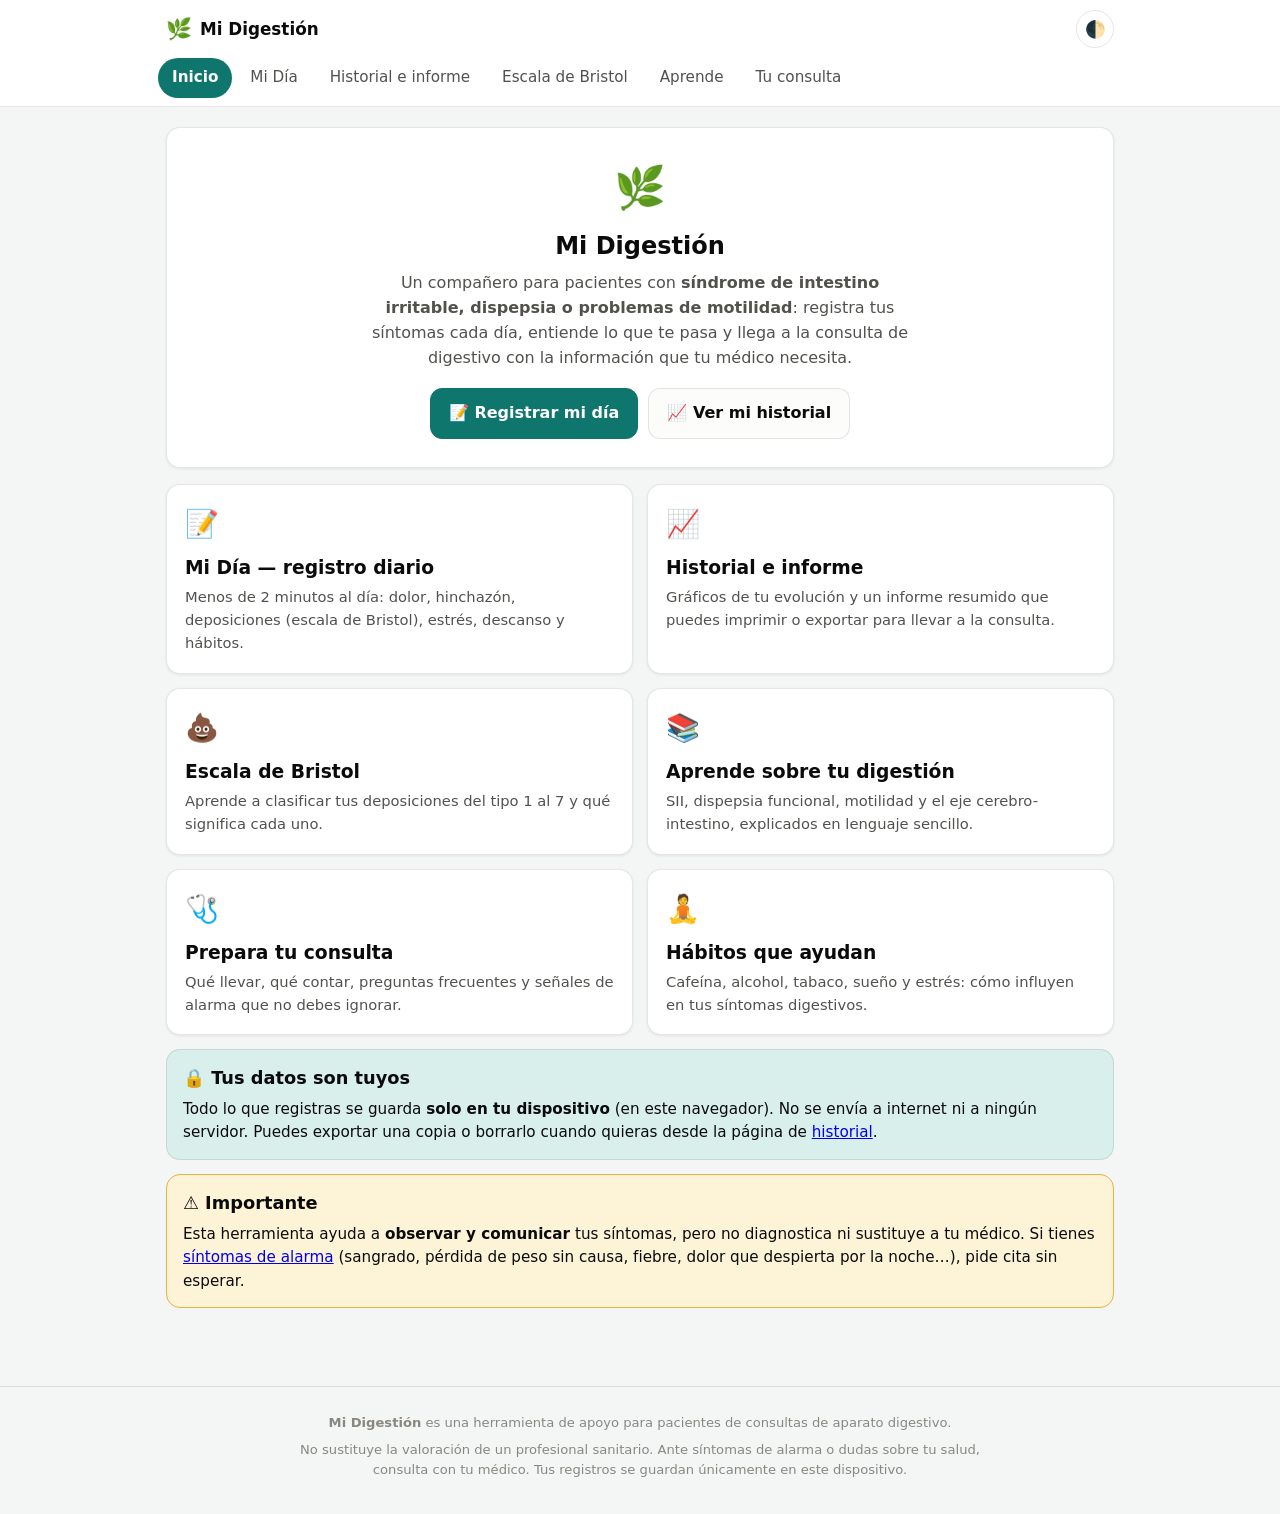
==== index.html @ 87175d45 "Crear app Mi Digestión para pacientes de consultas de digestivo App web estática para pacientes con " ====
<!DOCTYPE html>
<html lang="es">
<head>
<meta charset="UTF-8">
<meta name="viewport" content="width=device-width, initial-scale=1">
<title>Mi Digestión — Tu compañero para la consulta de digestivo</title>
<meta name="description" content="App para pacientes de consultas de aparato digestivo: registra tus síntomas (SII, dispepsia, motilidad), aprende sobre tu digestión y prepara mejor tu consulta.">
<link rel="icon" href="favicon.svg" type="image/svg+xml">
<link rel="stylesheet" href="css/styles.css">
</head>
<body>
<main>
  <section class="card" style="text-align:center;padding:28px 18px">
    <div style="font-size:2.6rem" aria-hidden="true">🌿</div>
    <h1 style="margin:8px 0 6px">Mi Digestión</h1>
    <p style="max-width:560px;margin:0 auto;color:var(--text-secondary)">
      Un compañero para pacientes con <strong>síndrome de intestino irritable, dispepsia
      o problemas de motilidad</strong>: registra tus síntomas cada día, entiende lo que te pasa
      y llega a la consulta de digestivo con la información que tu médico necesita.
    </p>
    <div class="acciones" style="justify-content:center;margin-top:18px">
      <a class="btn primario" href="diario.html">📝 Registrar mi día</a>
      <a class="btn" href="historial.html">📈 Ver mi historial</a>
    </div>
  </section>

  <div class="grid-tarjetas">
    <a class="tarjeta-enlace" href="diario.html">
      <span class="icono" aria-hidden="true">📝</span>
      <h3>Mi Día — registro diario</h3>
      <p>Menos de 2 minutos al día: dolor, hinchazón, deposiciones (escala de Bristol),
         estrés, descanso y hábitos.</p>
    </a>
    <a class="tarjeta-enlace" href="historial.html">
      <span class="icono" aria-hidden="true">📈</span>
      <h3>Historial e informe</h3>
      <p>Gráficos de tu evolución y un informe resumido que puedes imprimir o
         exportar para llevar a la consulta.</p>
    </a>
    <a class="tarjeta-enlace" href="bristol.html">
      <span class="icono" aria-hidden="true">💩</span>
      <h3>Escala de Bristol</h3>
      <p>Aprende a clasificar tus deposiciones del tipo 1 al 7 y qué significa cada uno.</p>
    </a>
    <a class="tarjeta-enlace" href="aprende.html">
      <span class="icono" aria-hidden="true">📚</span>
      <h3>Aprende sobre tu digestión</h3>
      <p>SII, dispepsia funcional, motilidad y el eje cerebro-intestino,
         explicados en lenguaje sencillo.</p>
    </a>
    <a class="tarjeta-enlace" href="consulta.html">
      <span class="icono" aria-hidden="true">🩺</span>
      <h3>Prepara tu consulta</h3>
      <p>Qué llevar, qué contar, preguntas frecuentes y señales de alarma que no debes ignorar.</p>
    </a>
    <a class="tarjeta-enlace" href="aprende.html#habitos">
      <span class="icono" aria-hidden="true">🧘</span>
      <h3>Hábitos que ayudan</h3>
      <p>Cafeína, alcohol, tabaco, sueño y estrés: cómo influyen en tus síntomas digestivos.</p>
    </a>
  </div>

  <div class="aviso info">
    <h3>🔒 Tus datos son tuyos</h3>
    Todo lo que registras se guarda <strong>solo en tu dispositivo</strong> (en este navegador).
    No se envía a internet ni a ningún servidor. Puedes exportar una copia o borrarlo cuando quieras
    desde la página de <a href="historial.html">historial</a>.
  </div>

  <div class="aviso alerta">
    <h3>⚠️ Importante</h3>
    Esta herramienta ayuda a <strong>observar y comunicar</strong> tus síntomas, pero no diagnostica
    ni sustituye a tu médico. Si tienes <a href="consulta.html#alarma">síntomas de alarma</a>
    (sangrado, pérdida de peso sin causa, fiebre, dolor que despierta por la noche…), pide cita sin esperar.
  </div>
</main>

<script type="module">
  import { iniciarPagina } from "./js/ui.js";
  iniciarPagina();
</script>
</body>
</html>
---- css/styles.css ----
/* Mi Digestión — estilos compartidos */
/* Mobile-first, tema claro/oscuro, tipografía del sistema */

:root {
  --surface-1: #fcfcfb;
  --page: #f4f6f5;
  --card: #ffffff;
  --text-primary: #0b0b0b;
  --text-secondary: #52514e;
  --muted: #898781;
  --grid: #e1e0d9;
  --baseline: #c3c2b7;
  --border: rgba(11, 11, 11, 0.10);
  --accent: #0f766e;
  --accent-strong: #115e59;
  --accent-soft: #d9efec;
  --accent-ink: #ffffff;
  --good: #0ca30c;
  --good-text: #006300;
  --warning-bg: #fdf3d7;
  --warning-border: #e3b341;
  --critical: #d03b3b;
  --critical-bg: #fbeaea;
  --series-1: #2a78d6;
  --series-2: #1baf7a;
  --series-3: #eda100;
  --series-6: #e34948;
  --shadow: 0 1px 3px rgba(11, 11, 11, 0.08);
  --radius: 14px;
}

:root[data-theme="dark"] {
  color-scheme: dark;
  --surface-1: #1a1a19;
  --page: #0d0d0d;
  --card: #1f1f1e;
  --text-primary: #ffffff;
  --text-secondary: #c3c2b7;
  --muted: #898781;
  --grid: #2c2c2a;
  --baseline: #383835;
  --border: rgba(255, 255, 255, 0.10);
  --accent: #2dd4bf;
  --accent-strong: #5eead4;
  --accent-soft: #133a36;
  --accent-ink: #04211e;
  --good: #0ca30c;
  --good-text: #0ca30c;
  --warning-bg: #3a2f10;
  --warning-border: #e3b341;
  --critical: #e66767;
  --critical-bg: #3a1717;
  --series-1: #3987e5;
  --series-2: #199e70;
  --series-3: #c98500;
  --series-6: #e66767;
  --shadow: none;
}

* { box-sizing: border-box; }

html { -webkit-text-size-adjust: 100%; }

body {
  margin: 0;
  font-family: system-ui, -apple-system, "Segoe UI", sans-serif;
  background: var(--page);
  color: var(--text-primary);
  line-height: 1.55;
  font-size: 16px;
}

/* ---------- Cabecera y navegación ---------- */

.site-header {
  background: var(--card);
  border-bottom: 1px solid var(--border);
  position: sticky;
  top: 0;
  z-index: 20;
}

.site-header .bar {
  max-width: 980px;
  margin: 0 auto;
  padding: 10px 16px;
  display: flex;
  align-items: center;
  gap: 12px;
}

.brand {
  display: flex;
  align-items: center;
  gap: 8px;
  font-weight: 700;
  font-size: 1.05rem;
  color: var(--text-primary);
  text-decoration: none;
  margin-right: auto;
}

.brand .logo { font-size: 1.3rem; }

.theme-toggle {
  border: 1px solid var(--border);
  background: transparent;
  color: var(--text-primary);
  border-radius: 999px;
  width: 38px;
  height: 38px;
  font-size: 1.05rem;
  cursor: pointer;
}

.site-nav {
  max-width: 980px;
  margin: 0 auto;
  padding: 0 8px 8px;
  display: flex;
  gap: 4px;
  overflow-x: auto;
  -webkit-overflow-scrolling: touch;
}

.site-nav a {
  flex: 0 0 auto;
  padding: 8px 14px;
  border-radius: 999px;
  text-decoration: none;
  color: var(--text-secondary);
  font-size: 0.95rem;
  white-space: nowrap;
}

.site-nav a[aria-current="page"] {
  background: var(--accent);
  color: var(--accent-ink);
  font-weight: 600;
}

.site-nav a:hover:not([aria-current="page"]) { background: var(--accent-soft); color: var(--text-primary); }

main {
  max-width: 980px;
  margin: 0 auto;
  padding: 20px 16px 64px;
}

/* ---------- Tarjetas y bloques ---------- */

.card {
  background: var(--card);
  border: 1px solid var(--border);
  border-radius: var(--radius);
  padding: 18px;
  margin-bottom: 16px;
  box-shadow: var(--shadow);
}

.card h2 { margin-top: 0; font-size: 1.15rem; }
.card h3 { font-size: 1rem; }

.hint { color: var(--text-secondary); font-size: 0.9rem; margin: 4px 0 10px; }

.bloque-titulo {
  display: flex;
  align-items: center;
  gap: 10px;
  margin: 0 0 4px;
}

.bloque-titulo .num {
  background: var(--accent-soft);
  color: var(--accent);
  font-weight: 700;
  border-radius: 8px;
  min-width: 28px;
  height: 28px;
  display: inline-flex;
  align-items: center;
  justify-content: center;
  font-size: 0.9rem;
}

/* ---------- Controles de formulario ---------- */

fieldset { border: 0; padding: 0; margin: 0 0 18px; }

legend, .field-label {
  font-weight: 600;
  font-size: 0.98rem;
  padding: 0;
  margin-bottom: 6px;
  display: block;
}

.seg {
  display: flex;
  flex-wrap: wrap;
  gap: 8px;
}

.seg label {
  border: 1.5px solid var(--border);
  background: var(--surface-1);
  border-radius: 10px;
  padding: 9px 14px;
  cursor: pointer;
  font-size: 0.95rem;
  color: var(--text-secondary);
  min-height: 44px;
  display: inline-flex;
  align-items: center;
  gap: 6px;
  user-select: none;
}

.seg input { position: absolute; opacity: 0; pointer-events: none; }

.seg label:has(input:checked) {
  border-color: var(--accent);
  background: var(--accent-soft);
  color: var(--text-primary);
  font-weight: 600;
}

.seg label:has(input:focus-visible) { outline: 2px solid var(--accent); outline-offset: 2px; }

/* Escala 0-10 del dolor */
.escala-dolor {
  display: grid;
  grid-template-columns: repeat(11, 1fr);
  gap: 4px;
}

.escala-dolor label {
  border: 1.5px solid var(--border);
  background: var(--surface-1);
  border-radius: 8px;
  text-align: center;
  padding: 8px 0;
  cursor: pointer;
  font-weight: 600;
  font-size: 0.95rem;
  min-height: 42px;
  display: flex;
  align-items: center;
  justify-content: center;
}

.escala-dolor input { position: absolute; opacity: 0; pointer-events: none; }

.escala-dolor label:has(input:checked) {
  background: var(--accent);
  border-color: var(--accent);
  color: var(--accent-ink);
}

.escala-dolor label:has(input:focus-visible) { outline: 2px solid var(--accent); outline-offset: 2px; }

.escala-caras {
  display: flex;
  justify-content: space-between;
  color: var(--text-secondary);
  font-size: 1.25rem;
  padding: 2px 2px 0;
}

.escala-leyenda {
  display: flex;
  justify-content: space-between;
  color: var(--muted);
  font-size: 0.8rem;
}

/* Slider estrés */
input[type="range"] {
  width: 100%;
  accent-color: var(--accent);
  min-height: 32px;
}

.slider-valor { font-weight: 700; color: var(--accent); }

/* Contadores +/- */
.contador {
  display: flex;
  align-items: center;
  gap: 12px;
}

.contador button {
  width: 44px;
  height: 44px;
  border-radius: 12px;
  border: 1.5px solid var(--border);
  background: var(--surface-1);
  color: var(--text-primary);
  font-size: 1.3rem;
  font-weight: 700;
  cursor: pointer;
}

.contador button:active { background: var(--accent-soft); }

.contador .valor {
  min-width: 40px;
  text-align: center;
  font-size: 1.25rem;
  font-weight: 700;
  font-variant-numeric: tabular-nums;
}

.contador .unidad { color: var(--text-secondary); font-size: 0.9rem; }

.fila-contador {
  display: flex;
  align-items: center;
  justify-content: space-between;
  gap: 10px;
  padding: 10px 0;
  border-bottom: 1px solid var(--grid);
}

.fila-contador:last-child { border-bottom: 0; }

.fila-contador .etiqueta { display: flex; align-items: center; gap: 8px; font-weight: 600; }

/* Checkbox grande */
.check-linea {
  display: flex;
  align-items: flex-start;
  gap: 10px;
  padding: 8px 0;
  cursor: pointer;
}

.check-linea input {
  width: 22px;
  height: 22px;
  accent-color: var(--accent);
  flex: 0 0 auto;
  margin-top: 2px;
}

input[type="number"], input[type="date"], input[type="text"], textarea, select {
  font: inherit;
  color: var(--text-primary);
  background: var(--surface-1);
  border: 1.5px solid var(--border);
  border-radius: 10px;
  padding: 10px 12px;
  min-height: 44px;
}

textarea { width: 100%; resize: vertical; }

input:focus-visible, textarea:focus-visible, select:focus-visible, button:focus-visible, a:focus-visible {
  outline: 2px solid var(--accent);
  outline-offset: 2px;
}

/* ---------- Botones ---------- */

.btn {
  display: inline-flex;
  align-items: center;
  justify-content: center;
  gap: 8px;
  border-radius: 12px;
  border: 1.5px solid var(--border);
  background: var(--surface-1);
  color: var(--text-primary);
  font: inherit;
  font-weight: 600;
  padding: 12px 18px;
  min-height: 46px;
  cursor: pointer;
  text-decoration: none;
}

.btn.primario {
  background: var(--accent);
  border-color: var(--accent);
  color: var(--accent-ink);
}

.btn.primario:hover { background: var(--accent-strong); border-color: var(--accent-strong); }

.btn.peligro { color: var(--critical); border-color: var(--critical); background: transparent; }

.acciones {
  display: flex;
  flex-wrap: wrap;
  gap: 10px;
  margin-top: 8px;
}

/* ---------- Avisos ---------- */

.aviso {
  border-radius: var(--radius);
  padding: 14px 16px;
  margin: 14px 0;
  border: 1px solid var(--border);
  font-size: 0.95rem;
}

.aviso.info { background: var(--accent-soft); }

.aviso.alerta {
  background: var(--warning-bg);
  border-color: var(--warning-border);
}

.aviso.urgente {
  background: var(--critical-bg);
  border-color: var(--critical);
}

.aviso h3 { margin: 0 0 6px; display: flex; align-items: center; gap: 8px; }

.toast {
  position: fixed;
  left: 50%;
  bottom: 24px;
  transform: translateX(-50%);
  background: var(--text-primary);
  color: var(--page);
  padding: 12px 20px;
  border-radius: 999px;
  font-weight: 600;
  box-shadow: 0 4px 16px rgba(0, 0, 0, 0.25);
  opacity: 0;
  pointer-events: none;
  transition: opacity 0.25s;
  z-index: 50;
  max-width: 90vw;
  text-align: center;
}

.toast.visible { opacity: 1; }

/* ---------- Rejillas de tarjetas (inicio) ---------- */

.grid-tarjetas {
  display: grid;
  grid-template-columns: 1fr;
  gap: 14px;
}

@media (min-width: 640px) {
  .grid-tarjetas { grid-template-columns: 1fr 1fr; }
}

.tarjeta-enlace {
  display: block;
  background: var(--card);
  border: 1px solid var(--border);
  border-radius: var(--radius);
  padding: 18px;
  text-decoration: none;
  color: var(--text-primary);
  box-shadow: var(--shadow);
}

.tarjeta-enlace:hover { border-color: var(--accent); }

.tarjeta-enlace .icono { font-size: 1.7rem; }

.tarjeta-enlace h3 { margin: 8px 0 4px; }

.tarjeta-enlace p { margin: 0; color: var(--text-secondary); font-size: 0.92rem; }

/* ---------- Tablas ---------- */

.tabla-scroll { overflow-x: auto; }

table {
  border-collapse: collapse;
  width: 100%;
  font-size: 0.9rem;
}

th, td {
  text-align: left;
  padding: 8px 10px;
  border-bottom: 1px solid var(--grid);
  white-space: nowrap;
  font-variant-numeric: tabular-nums;
}

th { color: var(--text-secondary); font-weight: 600; }

/* ---------- Gráficos ---------- */

.viz-root { background: var(--surface-1); border-radius: 10px; padding: 8px 4px 2px; }

.viz-titulo { font-size: 0.95rem; font-weight: 600; margin: 0 0 2px; }

.viz-sub { font-size: 0.8rem; color: var(--muted); margin: 0 0 6px; }

.grid-stats {
  display: grid;
  grid-template-columns: repeat(2, 1fr);
  gap: 10px;
}

@media (min-width: 700px) {
  .grid-stats { grid-template-columns: repeat(4, 1fr); }
}

.stat-tile {
  background: var(--surface-1);
  border: 1px solid var(--border);
  border-radius: 12px;
  padding: 12px 14px;
}

.stat-tile .valor { font-size: 1.6rem; font-weight: 700; line-height: 1.2; }

.stat-tile .etiqueta { color: var(--text-secondary); font-size: 0.82rem; }

.grid-charts { display: grid; grid-template-columns: 1fr; gap: 14px; }

@media (min-width: 700px) {
  .grid-charts { grid-template-columns: 1fr 1fr; }
}

.viz-tooltip {
  position: fixed;
  background: var(--card);
  border: 1px solid var(--border);
  border-radius: 8px;
  box-shadow: 0 2px 10px rgba(0, 0, 0, 0.18);
  padding: 6px 10px;
  font-size: 0.82rem;
  pointer-events: none;
  z-index: 60;
  display: none;
  max-width: 240px;
  white-space: normal;
}

/* ---------- Escala de Bristol ---------- */

.bristol-grid { display: grid; grid-template-columns: 1fr; gap: 12px; }

.bristol-item {
  display: grid;
  grid-template-columns: 84px 1fr;
  gap: 14px;
  align-items: center;
  background: var(--surface-1);
  border: 1px solid var(--border);
  border-radius: 12px;
  padding: 12px;
}

.bristol-item h3 { margin: 0 0 2px; font-size: 1rem; }

.bristol-item p { margin: 0; color: var(--text-secondary); font-size: 0.9rem; }

.bristol-tag {
  display: inline-block;
  font-size: 0.78rem;
  font-weight: 600;
  border-radius: 999px;
  padding: 2px 10px;
  margin-top: 6px;
}

.bristol-tag.dura { background: var(--warning-bg); border: 1px solid var(--warning-border); }
.bristol-tag.normal { background: var(--accent-soft); color: var(--text-primary); }
.bristol-tag.liquida { background: var(--critical-bg); border: 1px solid var(--critical); }

/* Selector Bristol en el diario */
.bristol-selector {
  display: grid;
  grid-template-columns: repeat(7, 1fr);
  gap: 6px;
}

.bristol-selector label {
  border: 1.5px solid var(--border);
  background: var(--surface-1);
  border-radius: 10px;
  text-align: center;
  padding: 8px 2px;
  cursor: pointer;
}

.bristol-selector input { position: absolute; opacity: 0; pointer-events: none; }

.bristol-selector .mini { display: block; margin: 0 auto 2px; }

.bristol-selector .n { font-weight: 700; font-size: 0.9rem; }

.bristol-selector label:has(input:checked) {
  border-color: var(--accent);
  background: var(--accent-soft);
}

.bristol-selector label:has(input:focus-visible) { outline: 2px solid var(--accent); outline-offset: 2px; }

.lista-deposiciones { list-style: none; margin: 10px 0 0; padding: 0; }

.lista-deposiciones li {
  display: flex;
  align-items: center;
  gap: 10px;
  padding: 8px 10px;
  border: 1px solid var(--grid);
  border-radius: 10px;
  margin-bottom: 6px;
  font-size: 0.92rem;
}

.lista-deposiciones .quitar {
  margin-left: auto;
  border: 0;
  background: transparent;
  color: var(--critical);
  cursor: pointer;
  font-size: 1rem;
  padding: 6px;
}

/* ---------- Contenido educativo ---------- */

.prosa h2 { font-size: 1.2rem; margin-top: 28px; }
.prosa h3 { font-size: 1.02rem; }
.prosa ul { padding-left: 22px; }
.prosa li { margin-bottom: 6px; }

details.faq {
  border: 1px solid var(--border);
  border-radius: 12px;
  background: var(--card);
  margin-bottom: 10px;
  padding: 0 16px;
}

details.faq summary {
  cursor: pointer;
  font-weight: 600;
  padding: 14px 0;
  list-style-position: outside;
}

details.faq[open] summary { border-bottom: 1px solid var(--grid); }

details.faq .faq-body { padding: 12px 0 14px; color: var(--text-secondary); }

/* ---------- Pie ---------- */

.site-footer {
  border-top: 1px solid var(--border);
  color: var(--muted);
  font-size: 0.82rem;
  text-align: center;
  padding: 20px 16px 28px;
}

.site-footer p { max-width: 720px; margin: 6px auto; }

/* ---------- Impresión (informe para la consulta) ---------- */

@media print {
  .site-header, .site-footer, .no-imprimir, .toast { display: none !important; }
  body { background: #fff; color: #000; }
  main { max-width: none; padding: 0; }
  .card { border: 1px solid #999; box-shadow: none; break-inside: avoid; }
  .solo-imprimir { display: block !important; }
  a { color: inherit; text-decoration: none; }
}

.solo-imprimir { display: none; }
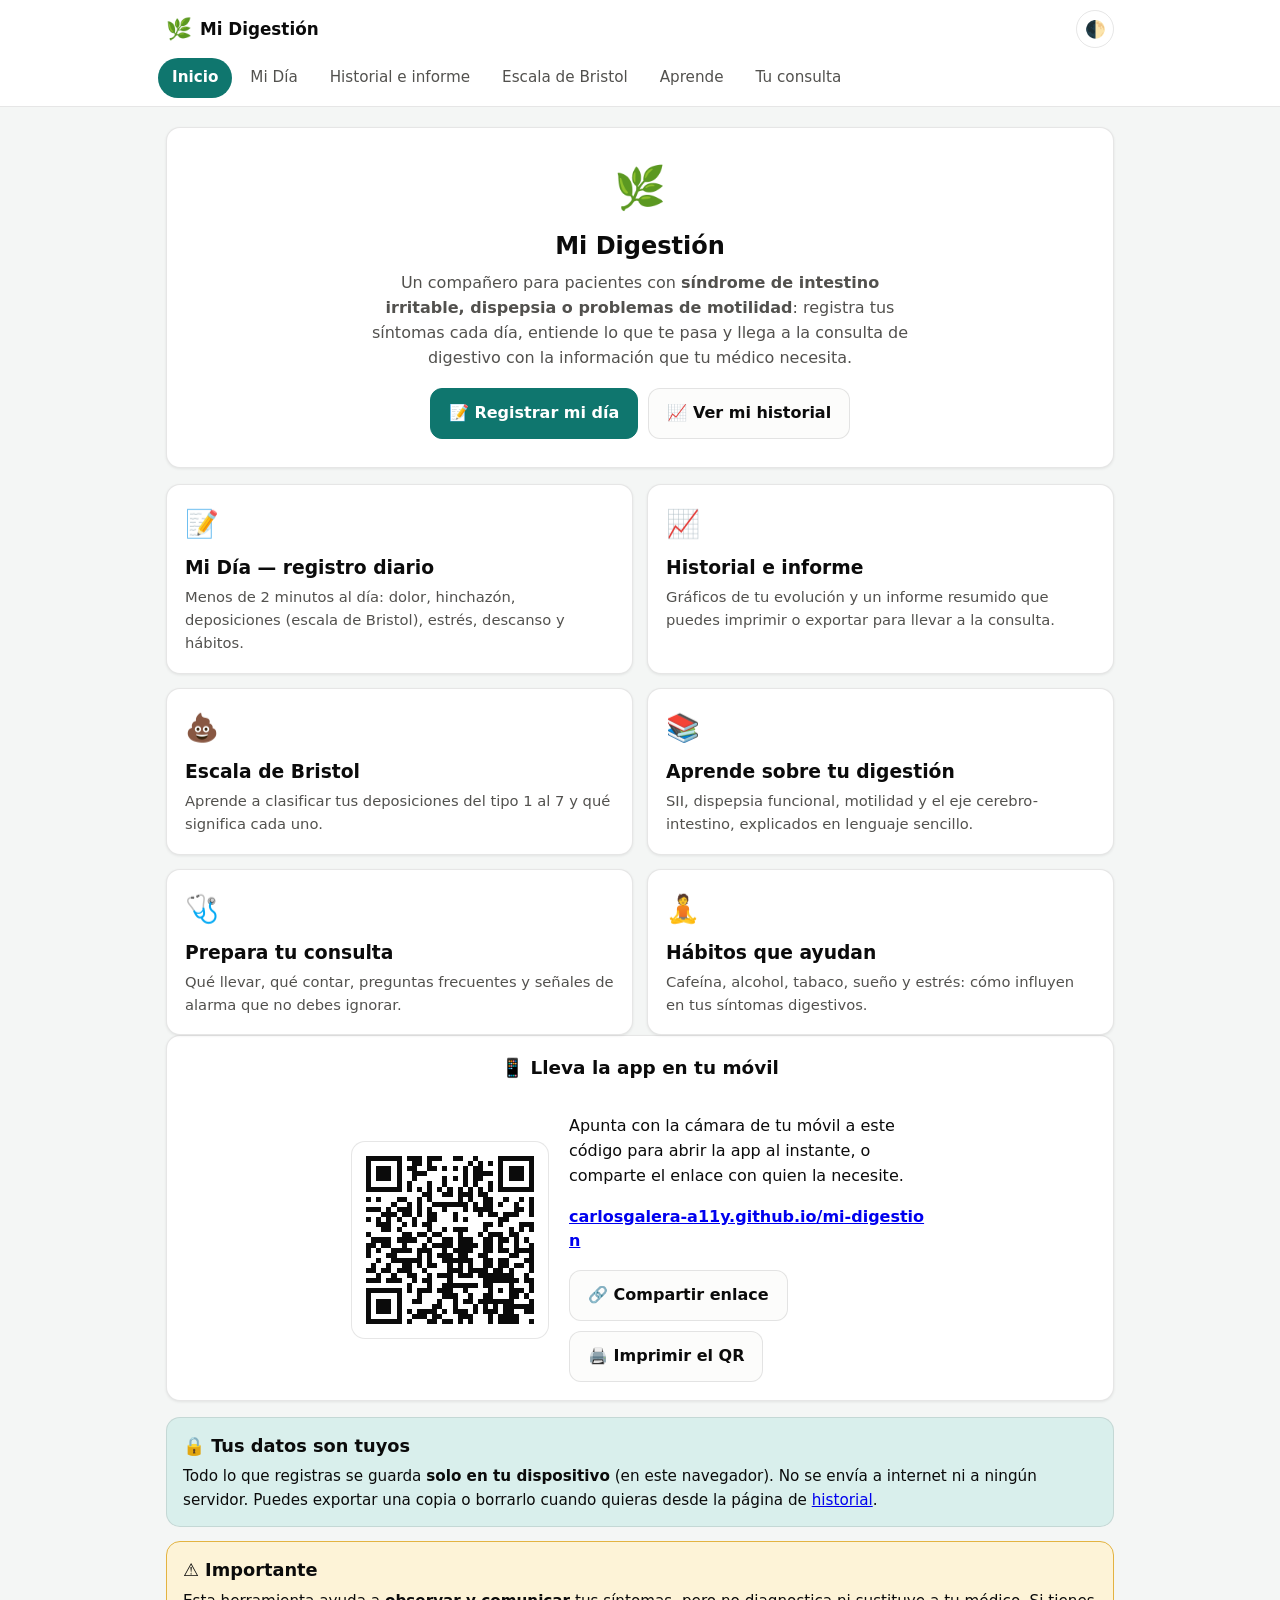
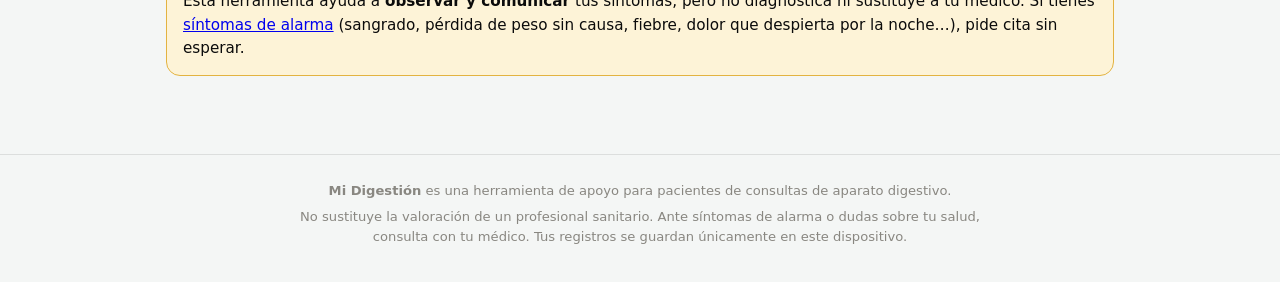
==== commit 572ffced: "Añadir código QR de acceso a la app QR estático (SVG generado y verificado) que enlaza a la web publ" ====
--- a/index.html
+++ b/index.html
@@ -60,6 +60,24 @@
     </a>
   </div>
 
+  <section class="card" id="acceso-qr" aria-labelledby="t-qr">
+    <h2 id="t-qr" style="margin-top:0;text-align:center">📱 Lleva la app en tu móvil</h2>
+    <div class="qr-bloque">
+      <div class="qr-marco">
+        <img src="img/qr-app.svg" alt="Código QR que abre la app Mi Digestión" width="168" height="168">
+      </div>
+      <div class="qr-texto">
+        <p>Apunta con la cámara de tu móvil a este código para abrir la app al instante,
+           o comparte el enlace con quien la necesite.</p>
+        <p class="enlace-app"><a href="https://carlosgalera-a11y.github.io/mi-digestion/">carlosgalera-a11y.github.io/mi-digestion</a></p>
+        <div class="acciones no-imprimir">
+          <button type="button" class="btn" id="btn-compartir">🔗 Compartir enlace</button>
+          <button type="button" class="btn" id="btn-imprimir-qr">🖨️ Imprimir el QR</button>
+        </div>
+      </div>
+    </div>
+  </section>
+
   <div class="aviso info">
     <h3>🔒 Tus datos son tuyos</h3>
     Todo lo que registras se guarda <strong>solo en tu dispositivo</strong> (en este navegador).
@@ -76,8 +94,35 @@
 </main>
 
 <script type="module">
-  import { iniciarPagina } from "./js/ui.js";
+  import { iniciarPagina, avisar } from "./js/ui.js";
   iniciarPagina();
+
+  const URL_APP = "https://carlosgalera-a11y.github.io/mi-digestion/";
+
+  document.getElementById("btn-compartir").addEventListener("click", async () => {
+    if (navigator.share) {
+      try {
+        await navigator.share({
+          title: "Mi Digestión",
+          text: "App para registrar tus síntomas digestivos y preparar tu consulta de digestivo.",
+          url: URL_APP
+        });
+      } catch { /* el usuario canceló el diálogo */ }
+    } else {
+      try {
+        await navigator.clipboard.writeText(URL_APP);
+        avisar("Enlace copiado al portapapeles ✓");
+      } catch {
+        avisar(URL_APP);
+      }
+    }
+  });
+
+  document.getElementById("btn-imprimir-qr").addEventListener("click", () => {
+    document.body.classList.add("solo-qr");
+    window.print();
+  });
+  window.addEventListener("afterprint", () => document.body.classList.remove("solo-qr"));
 </script>
 </body>
 </html>
--- a/css/styles.css
+++ b/css/styles.css
@@ -653,6 +653,32 @@
 
 details.faq .faq-body { padding: 12px 0 14px; color: var(--text-secondary); }
 
+/* ---------- QR de acceso ---------- */
+
+.qr-bloque {
+  display: flex;
+  gap: 20px;
+  align-items: center;
+  justify-content: center;
+  flex-wrap: wrap;
+}
+
+.qr-marco {
+  /* Siempre fondo blanco y módulos oscuros: escaneable también en tema oscuro.
+     El padding hace de zona de silencio del QR. */
+  background: #ffffff;
+  padding: 14px;
+  border-radius: 14px;
+  border: 1px solid var(--border);
+  flex: 0 0 auto;
+}
+
+.qr-marco img { display: block; width: 168px; height: 168px; }
+
+.qr-texto { max-width: 360px; }
+
+.qr-texto .enlace-app { font-weight: 600; word-break: break-all; }
+
 /* ---------- Pie ---------- */
 
 .site-footer {
@@ -677,3 +703,10 @@
 }
 
 .solo-imprimir { display: none; }
+
+/* Imprimir únicamente el cartel del QR (botón "Imprimir QR" de la portada) */
+@media print {
+  body.solo-qr main > *:not(#acceso-qr) { display: none !important; }
+  body.solo-qr #acceso-qr { border: 0; }
+  body.solo-qr .qr-marco img { width: 300px; height: 300px; }
+}
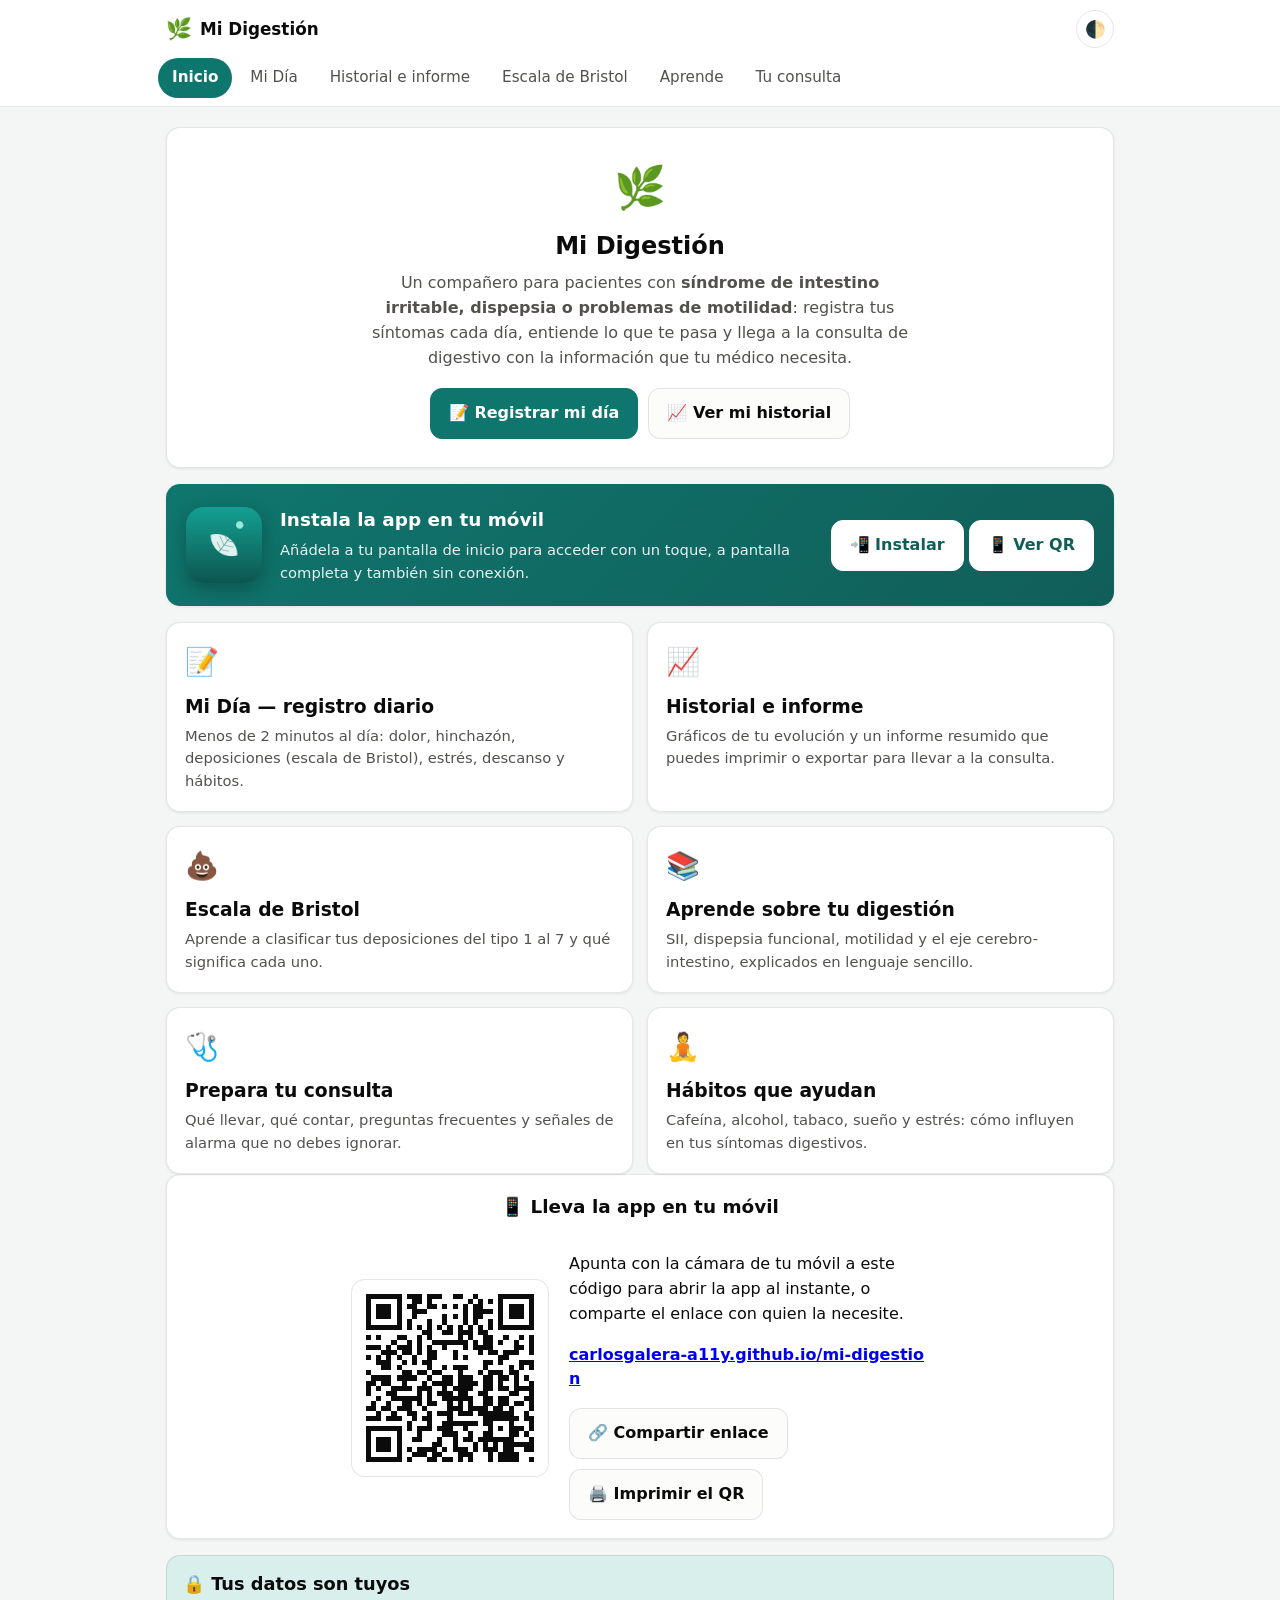
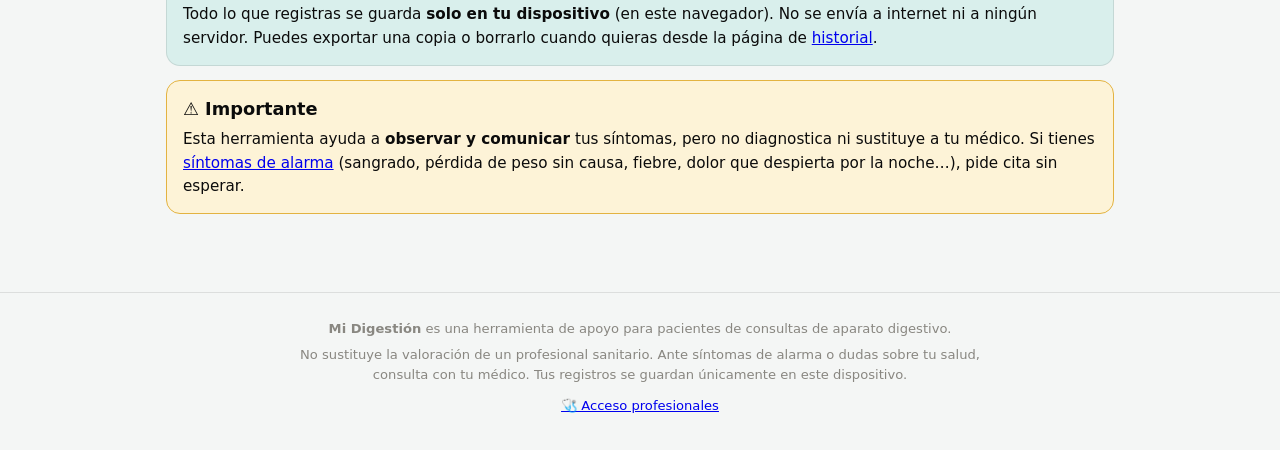
==== commit 8b630245: "Convertir Mi Digestión en PWA instalable con carátula - manifest.webmanifest (nombre, iconos any/mas" ====
--- a/index.html
+++ b/index.html
@@ -7,6 +7,14 @@
 <meta name="description" content="App para pacientes de consultas de aparato digestivo: registra tus síntomas (SII, dispepsia, motilidad), aprende sobre tu digestión y prepara mejor tu consulta.">
 <link rel="icon" href="favicon.svg" type="image/svg+xml">
 <link rel="stylesheet" href="css/styles.css">
+<link rel="manifest" href="manifest.webmanifest">
+<meta name="theme-color" content="#0f766e">
+<link rel="apple-touch-icon" href="img/icons/apple-touch-icon.png">
+<meta name="apple-mobile-web-app-capable" content="yes">
+<meta name="mobile-web-app-capable" content="yes">
+<meta name="apple-mobile-web-app-status-bar-style" content="black-translucent">
+<meta name="apple-mobile-web-app-title" content="Mi Digestión">
+
 </head>
 <body>
 <main>
@@ -21,6 +29,18 @@
     <div class="acciones" style="justify-content:center;margin-top:18px">
       <a class="btn primario" href="diario.html">📝 Registrar mi día</a>
       <a class="btn" href="historial.html">📈 Ver mi historial</a>
+    </div>
+  </section>
+
+  <section class="card-instalar" id="card-instalar" aria-labelledby="t-instalar">
+    <img class="caratula-icono" src="img/icons/icon-192.png" alt="Icono de Mi Digestión">
+    <div class="caratula-texto">
+      <h2 id="t-instalar">Instala la app en tu móvil</h2>
+      <p>Añádela a tu pantalla de inicio para acceder con un toque, a pantalla completa y también sin conexión.</p>
+    </div>
+    <div class="caratula-cta">
+      <button type="button" class="btn" id="btn-instalar-pwa" hidden>📲 Instalar</button>
+      <a class="btn" href="#acceso-qr" id="btn-caratula-qr">📱 Ver QR</a>
     </div>
   </section>
 
@@ -124,5 +144,6 @@
   });
   window.addEventListener("afterprint", () => document.body.classList.remove("solo-qr"));
 </script>
+<script src="js/pwa.js" defer></script>
 </body>
 </html>
--- a/css/styles.css
+++ b/css/styles.css
@@ -679,6 +679,228 @@
 
 .qr-texto .enlace-app { font-weight: 600; word-break: break-all; }
 
+/* ---------- Área de profesionales ---------- */
+
+.pro-badge {
+  background: var(--accent);
+  color: var(--accent-ink);
+  font-size: 0.62rem;
+  font-weight: 700;
+  text-transform: uppercase;
+  letter-spacing: 0.04em;
+  border-radius: 6px;
+  padding: 2px 6px;
+  vertical-align: middle;
+}
+
+.pro-header .bar { border-bottom: 2px solid var(--accent); }
+
+.pro-userbar {
+  max-width: 980px;
+  margin: 0 auto;
+  padding: 0 16px 8px;
+  display: flex;
+  align-items: center;
+  gap: 10px;
+  font-size: 0.85rem;
+  color: var(--text-secondary);
+}
+
+.pro-user { margin-right: auto; }
+
+.btn-salir {
+  border: 1px solid var(--border);
+  background: transparent;
+  color: var(--text-secondary);
+  border-radius: 999px;
+  padding: 5px 14px;
+  min-height: 32px;
+  cursor: pointer;
+  font: inherit;
+}
+.btn-salir:hover { border-color: var(--critical); color: var(--critical); }
+
+.pro-cargando {
+  position: fixed;
+  inset: 0;
+  background: var(--page);
+  display: flex;
+  flex-direction: column;
+  align-items: center;
+  justify-content: center;
+  gap: 14px;
+  color: var(--text-secondary);
+  z-index: 100;
+}
+
+.spinner {
+  width: 34px;
+  height: 34px;
+  border: 3px solid var(--grid);
+  border-top-color: var(--accent);
+  border-radius: 50%;
+  animation: girar 0.8s linear infinite;
+}
+@keyframes girar { to { transform: rotate(360deg); } }
+
+/* ---------- Subida de archivos (drop zone) ---------- */
+
+.dropzone {
+  border: 2px dashed var(--baseline);
+  border-radius: var(--radius);
+  padding: 26px 18px;
+  text-align: center;
+  color: var(--text-secondary);
+  cursor: pointer;
+  transition: border-color 0.15s, background 0.15s;
+}
+.dropzone:hover, .dropzone.arrastrando {
+  border-color: var(--accent);
+  background: var(--accent-soft);
+}
+.dropzone .icono-drop { font-size: 2rem; }
+
+.lista-archivos { list-style: none; margin: 14px 0 0; padding: 0; }
+.lista-archivos li {
+  display: flex;
+  align-items: center;
+  gap: 12px;
+  padding: 10px 12px;
+  border: 1px solid var(--grid);
+  border-radius: 10px;
+  margin-bottom: 8px;
+}
+.lista-archivos .nombre { font-weight: 600; word-break: break-word; }
+.lista-archivos .meta { color: var(--muted); font-size: 0.8rem; }
+.lista-archivos .crece { margin-right: auto; min-width: 0; }
+.lista-archivos img.miniatura {
+  width: 52px; height: 52px; object-fit: cover; border-radius: 8px; flex: 0 0 auto;
+  background: var(--surface-1);
+}
+
+.barra-progreso {
+  height: 6px; background: var(--grid); border-radius: 999px; overflow: hidden; margin-top: 6px;
+}
+.barra-progreso > span { display: block; height: 100%; background: var(--accent); width: 0; transition: width 0.2s; }
+
+/* ---------- Comparador de imágenes CAG ---------- */
+
+.comparador {
+  display: grid;
+  grid-template-columns: 1fr;
+  gap: 16px;
+}
+@media (min-width: 760px) {
+  .comparador { grid-template-columns: 1fr 1fr; }
+}
+
+.comp-col h3 { margin: 0 0 8px; font-size: 1rem; }
+.comp-img {
+  width: 100%;
+  aspect-ratio: 1 / 1;
+  object-fit: contain;
+  background: #000;
+  border-radius: 12px;
+  border: 1px solid var(--border);
+}
+
+.ref-galeria { display: grid; grid-template-columns: 1fr 1fr; gap: 10px; }
+.ref-galeria figure { margin: 0; }
+.ref-galeria img {
+  width: 100%; aspect-ratio: 1/1; object-fit: cover; border-radius: 10px; border: 1px solid var(--border); background:#000;
+}
+.ref-galeria figcaption { font-size: 0.8rem; color: var(--text-secondary); text-align: center; margin-top: 4px; }
+
+.resultado-modelo {
+  border-radius: var(--radius);
+  padding: 14px 16px;
+  border: 1px solid var(--border);
+  margin-top: 12px;
+}
+.resultado-modelo.pos { background: var(--critical-bg); border-color: var(--critical); }
+.resultado-modelo.neg { background: var(--accent-soft); }
+.resultado-modelo .prob { font-size: 1.8rem; font-weight: 700; font-variant-numeric: tabular-nums; }
+.medidor { height: 12px; border-radius: 999px; background: var(--grid); overflow: hidden; margin: 8px 0; }
+.medidor > span { display: block; height: 100%; background: var(--critical); }
+
+.curvas-modelo { display: grid; grid-template-columns: 1fr; gap: 12px; }
+@media (min-width: 620px) { .curvas-modelo { grid-template-columns: 1fr 1fr; } }
+.curvas-modelo img { width: 100%; border-radius: 10px; border: 1px solid var(--border); background: #fff; }
+
+/* ---------- Megacuaderno / chat de documentos ---------- */
+
+.chat-doc { display: flex; flex-direction: column; gap: 12px; }
+.chat-mensajes {
+  display: flex; flex-direction: column; gap: 10px;
+  max-height: 420px; overflow-y: auto; padding: 4px;
+}
+.chat-burbuja { padding: 10px 14px; border-radius: 14px; max-width: 85%; white-space: pre-wrap; }
+.chat-burbuja.usuario { align-self: flex-end; background: var(--accent); color: var(--accent-ink); border-bottom-right-radius: 4px; }
+.chat-burbuja.asistente { align-self: flex-start; background: var(--surface-1); border: 1px solid var(--border); border-bottom-left-radius: 4px; }
+.chat-entrada { display: flex; gap: 8px; align-items: flex-end; }
+.chat-entrada textarea { flex: 1; }
+
+/* ---------- PWA: banner de instalación ---------- */
+
+.pwa-banner {
+  position: fixed;
+  left: 12px;
+  right: 12px;
+  bottom: 12px;
+  max-width: 520px;
+  margin: 0 auto;
+  background: var(--card);
+  border: 1px solid var(--border);
+  border-radius: 16px;
+  box-shadow: 0 8px 30px rgba(0, 0, 0, 0.22);
+  padding: 12px 14px;
+  display: flex;
+  align-items: center;
+  gap: 12px;
+  z-index: 80;
+  transform: translateY(140%);
+  transition: transform 0.32s cubic-bezier(0.2, 0.7, 0.2, 1);
+}
+.pwa-banner.visible { transform: translateY(0); }
+
+.pwa-banner-icono { width: 46px; height: 46px; border-radius: 12px; flex: 0 0 auto; }
+.pwa-banner-texto { flex: 1; font-size: 0.86rem; line-height: 1.35; min-width: 0; }
+.pwa-banner-texto span { color: var(--text-secondary); }
+.pwa-banner-acciones { display: flex; flex-direction: column; gap: 6px; flex: 0 0 auto; }
+.pwa-banner-acciones .btn { padding: 8px 14px; min-height: 38px; font-size: 0.9rem; }
+
+@media (min-width: 480px) {
+  .pwa-banner-acciones { flex-direction: row; }
+}
+
+/* ---------- PWA: carátula de instalación en la portada ---------- */
+
+.card-instalar {
+  background: linear-gradient(135deg, var(--accent) 0%, var(--accent-strong) 100%);
+  color: #fff;
+  border: 0;
+  border-radius: var(--radius);
+  padding: 22px 20px;
+  margin-bottom: 16px;
+  display: flex;
+  align-items: center;
+  gap: 18px;
+  flex-wrap: wrap;
+  box-shadow: var(--shadow);
+}
+.card-instalar .caratula-icono {
+  width: 76px; height: 76px; border-radius: 18px; flex: 0 0 auto;
+  box-shadow: 0 6px 18px rgba(0, 0, 0, 0.25);
+}
+.card-instalar .caratula-texto { flex: 1; min-width: 200px; }
+.card-instalar h2 { margin: 0 0 4px; color: #fff; font-size: 1.15rem; }
+.card-instalar p { margin: 0; color: rgba(255, 255, 255, 0.9); font-size: 0.92rem; }
+.card-instalar .btn {
+  background: #fff; color: var(--accent-strong); border-color: #fff; font-weight: 700;
+}
+.card-instalar .btn:hover { background: #f0fdfa; }
+.card-instalar .caratula-cta { flex: 0 0 auto; }
+
 /* ---------- Pie ---------- */
 
 .site-footer {
